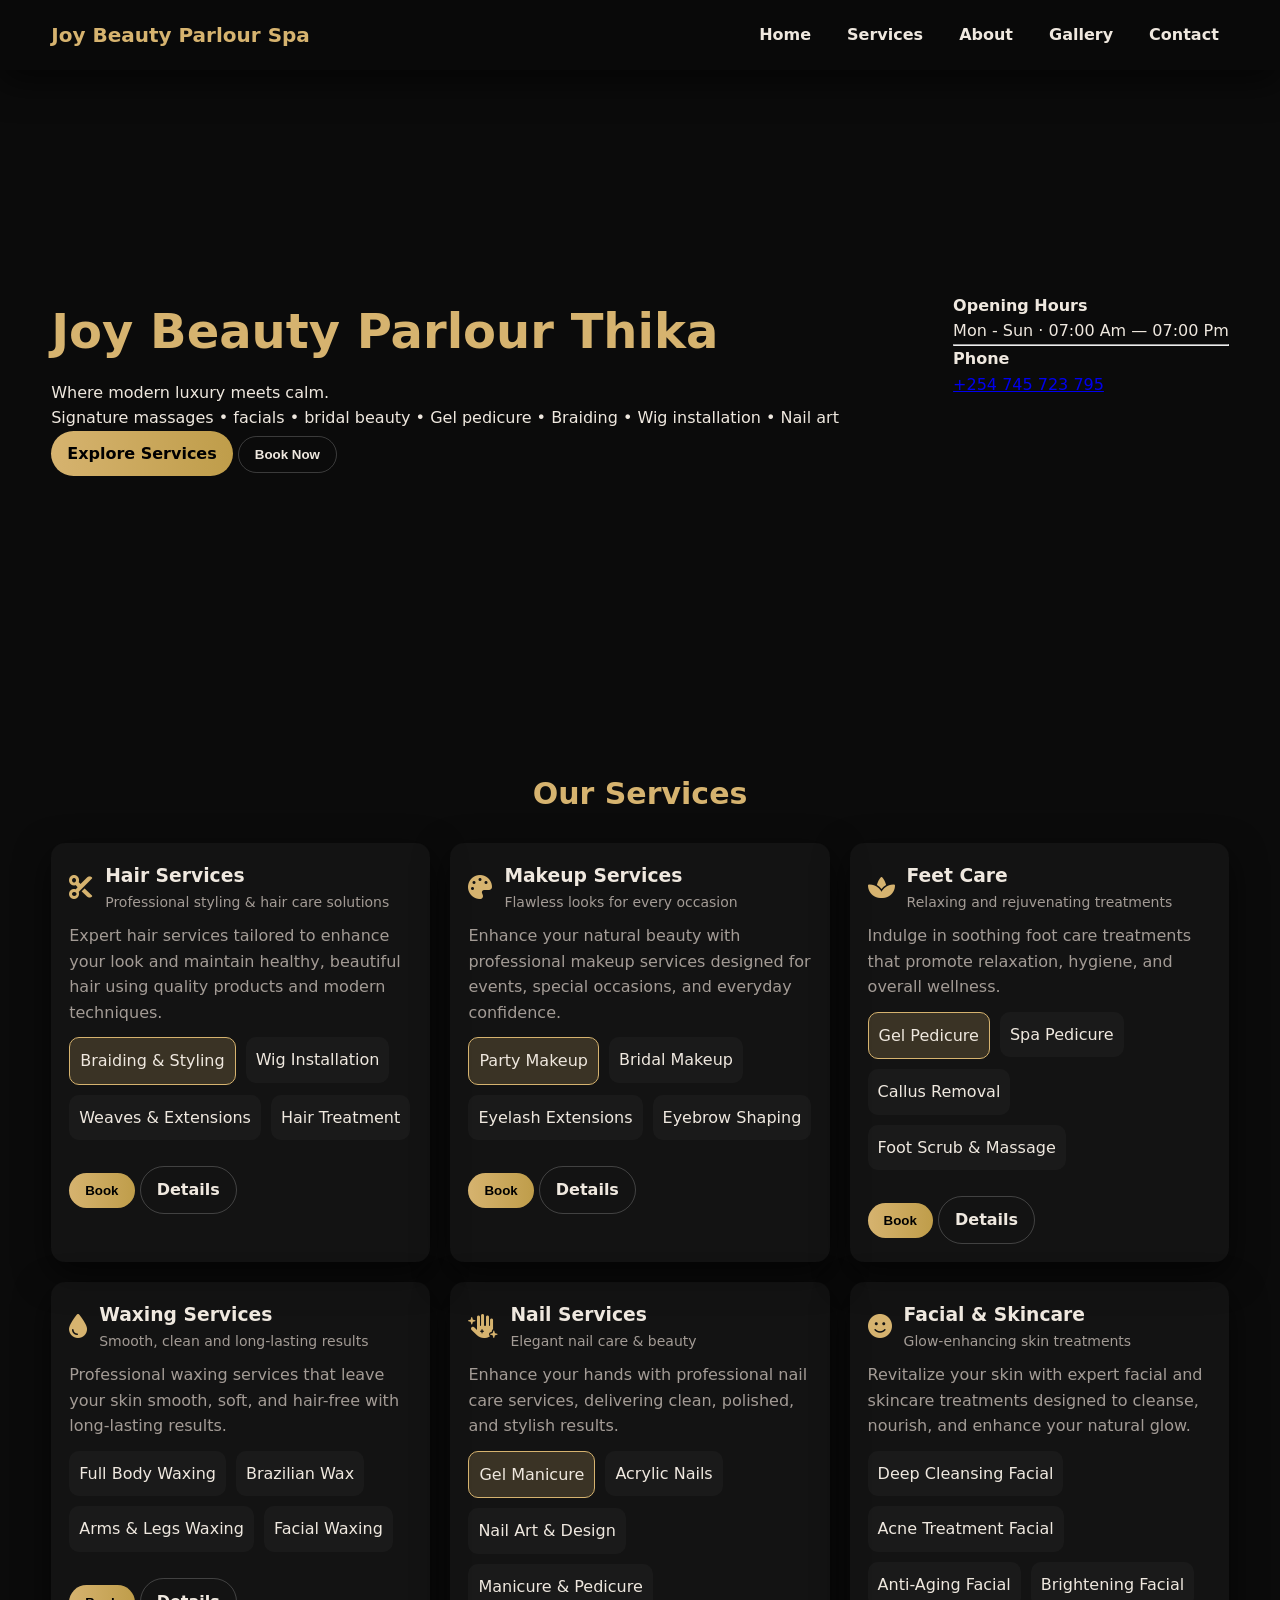
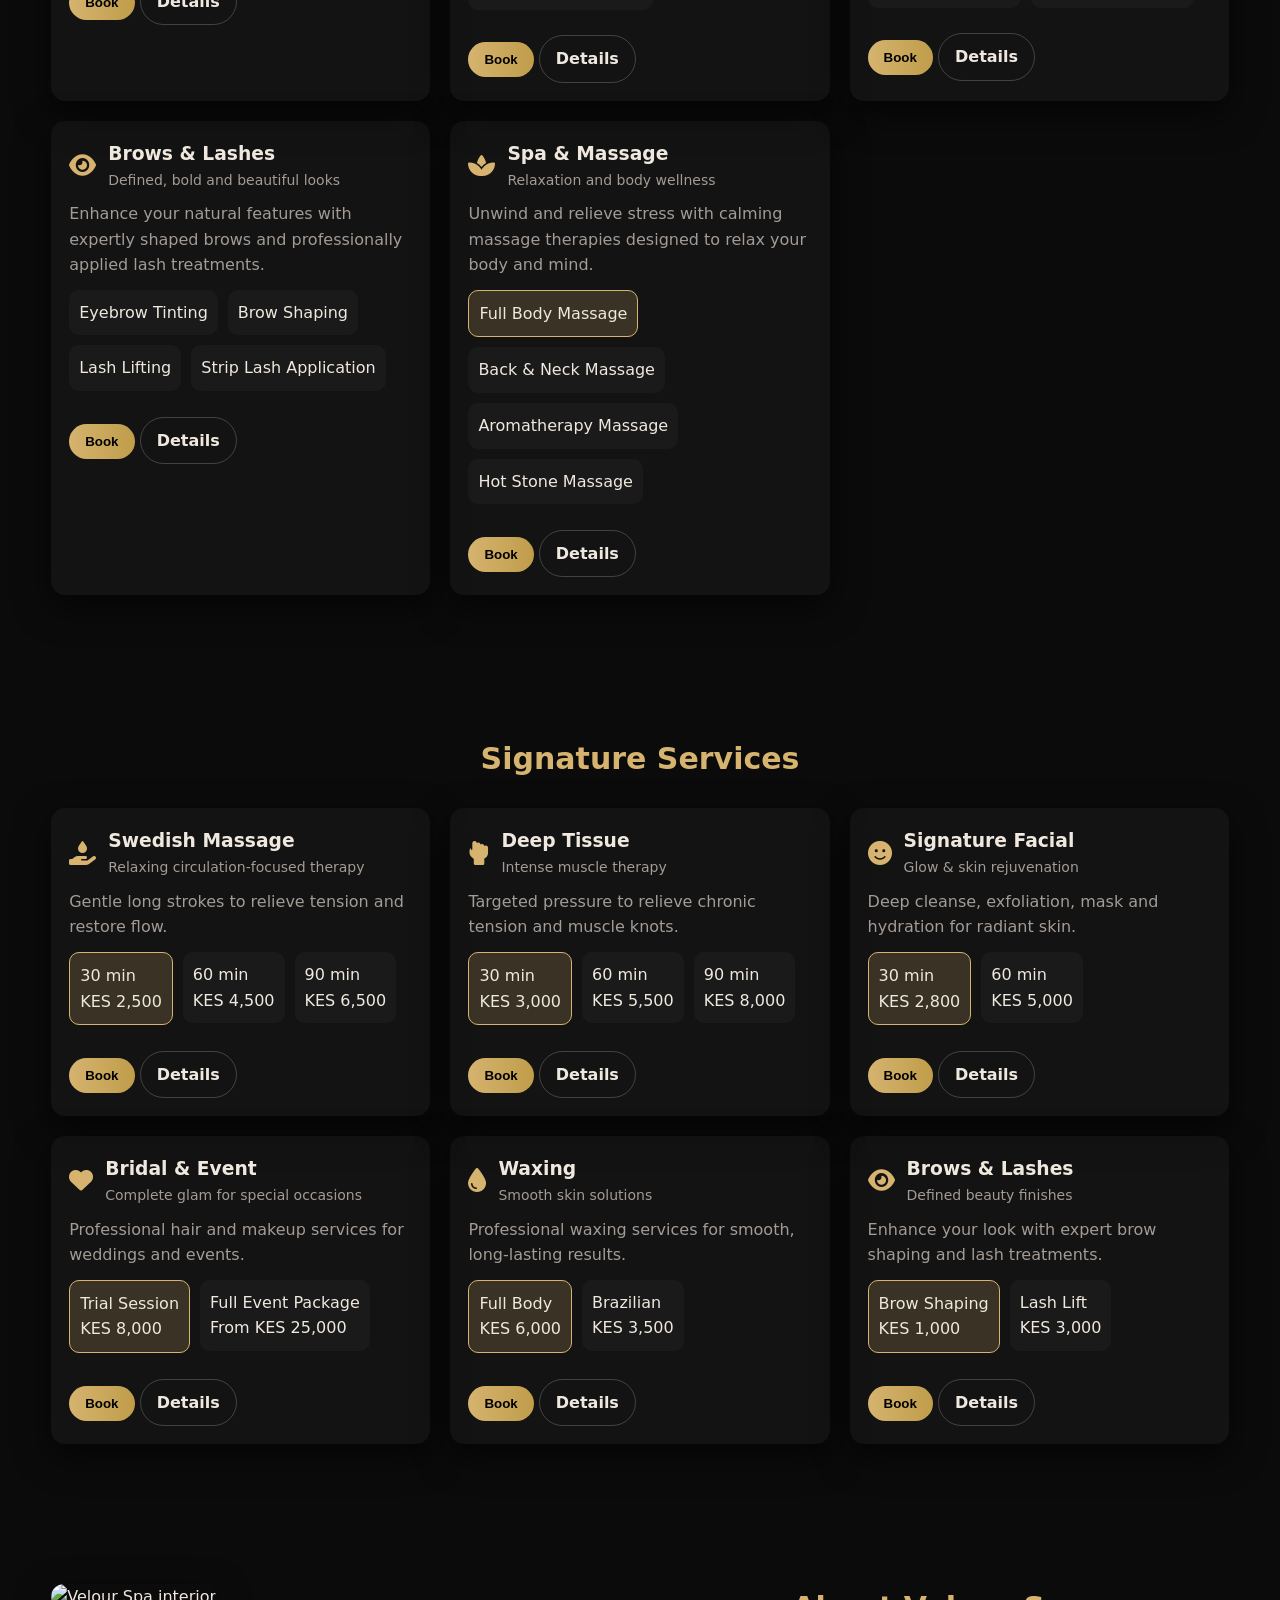
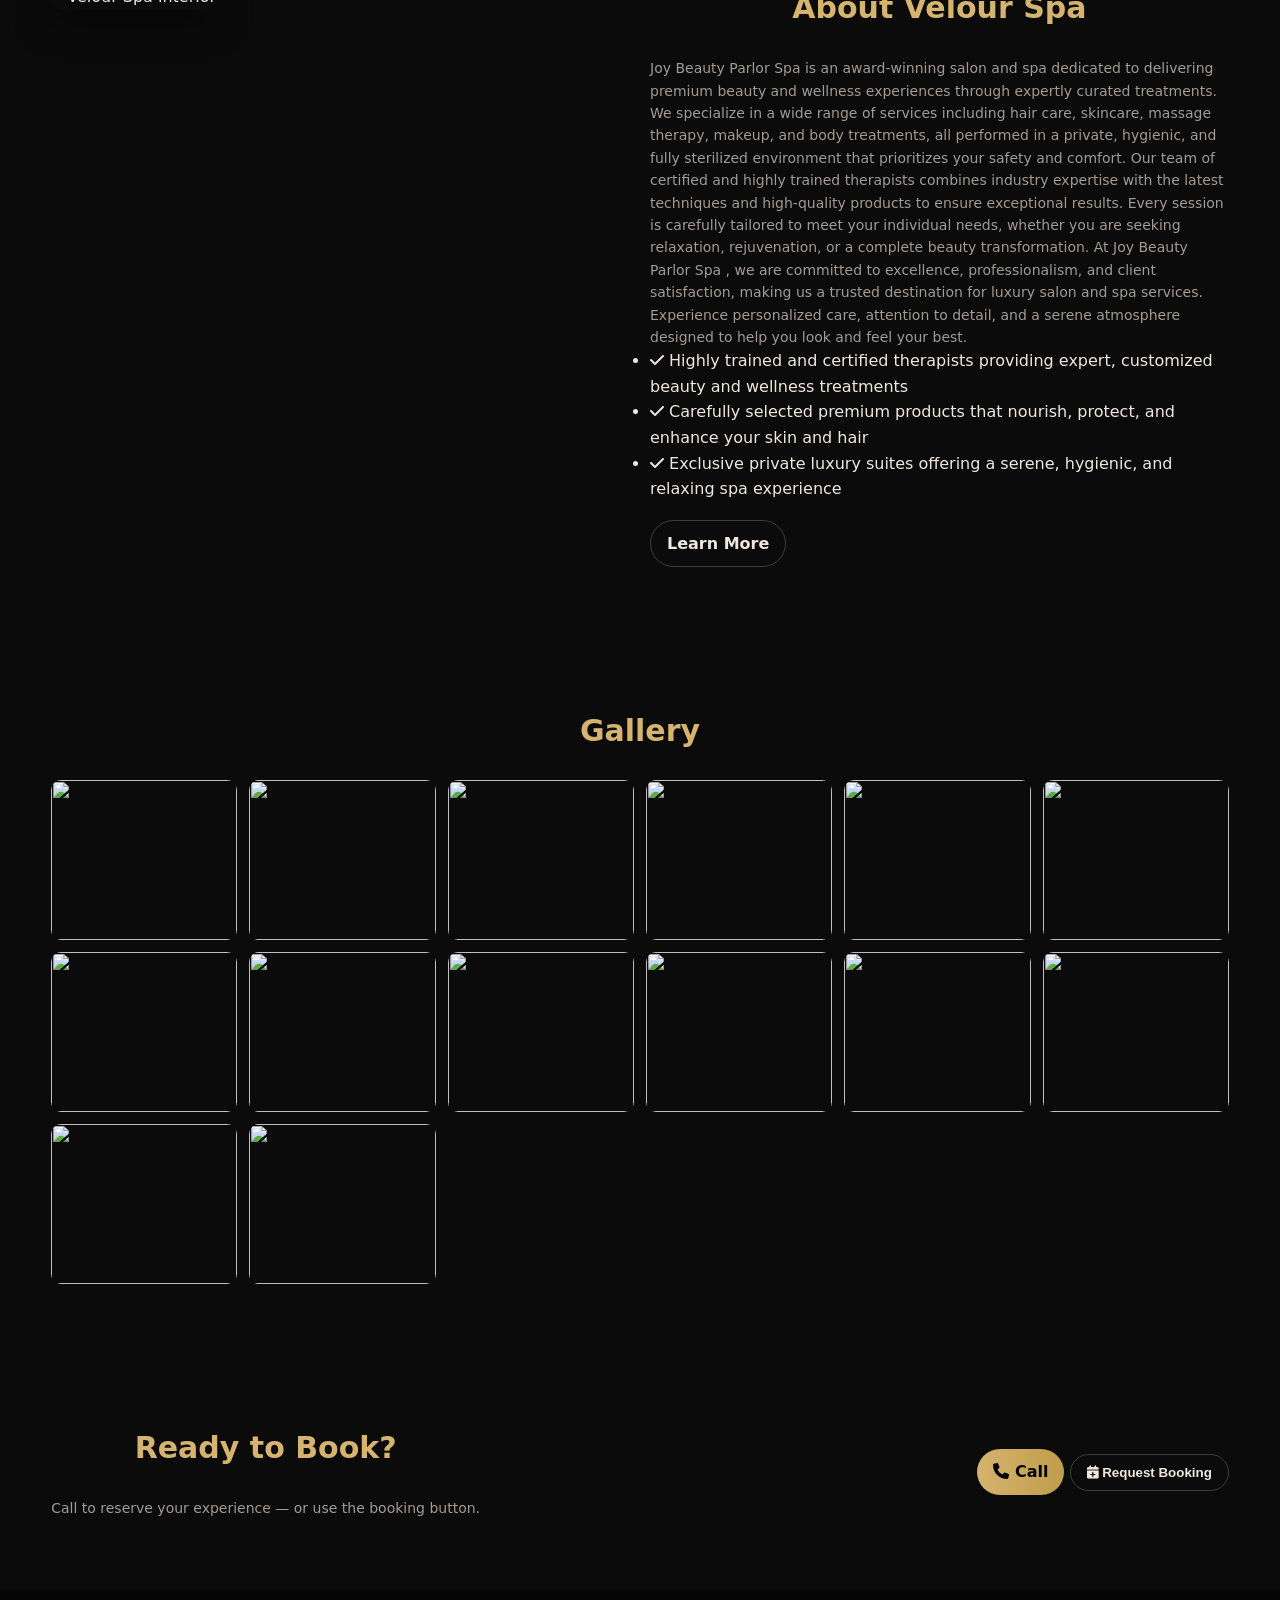
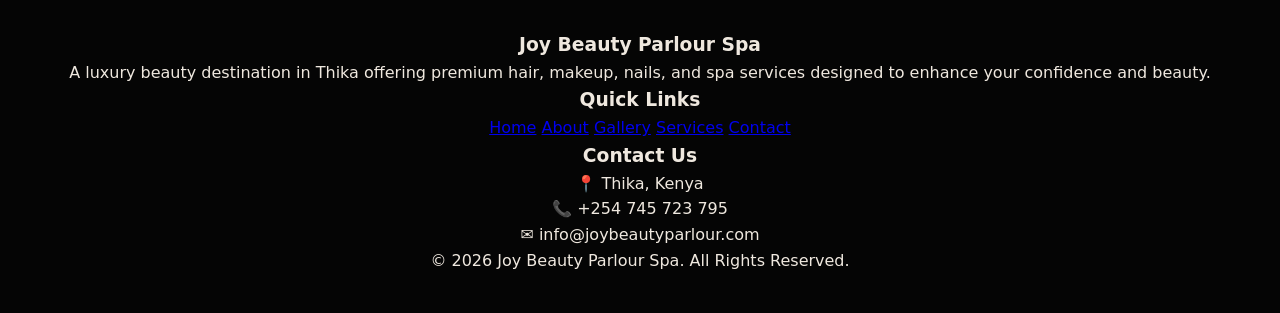
==== index.html @ 1ea9942c "Update index.html" ====
<!DOCTYPE html>
<html lang="en">

<head>
  <meta charset="utf-8" />
  <meta name="viewport" content="width=device-width,initial-scale=1" />
  <title>Joy Beauty Parlour Thika— Luxury Salon & Spa</title>
  <link rel="stylesheet" href="side.css">
  <link rel="stylesheet" href="https://cdnjs.cloudflare.com/ajax/libs/font-awesome/6.5.0/css/all.min.css">
</head>

<body>

  <!-- HEADER -->
  <header class="site-header">
    <div class="wrap">
      <a class="brand" href="#home"><span class="rg">Joy Beauty Parlour </span> Spa</a>

      <nav class="nav" id="mainNav">
        <a href="#home">Home</a>
        <a href="#services">Services</a>
        <a href="about.html">About</a>
        <a href="galllery.html">Gallery</a>
        <a href="contact.html">Contact</a>
      </nav>

      <button id="btnHamburger" class="hamburger" aria-label="Open menu">
        <span></span><span></span><span></span>
      </button>
    </div>

    <div id="mobileNav" class="mobile-nav" aria-hidden="true">
      <a href="#home">Home</a>
      <a href="#services">Services</a>
      <a href="about.html">About</a>
      <a href="galllery.html">Gallery</a>
      <a href="contact.html">Contact</a>
    </div>
  </header>













  <!-- HERO (slideshow background) -->
  <section id="home" class="hero">
    <div class="slides">
      <div class="slide active" style="background-image:url('images/ann.jpg')"></div>
      <div class="slide" style="background-image:url('images/ann.png')"></div>
      <div class="slide" style="background-image:url('images/ann1.jpg')"></div>
      <div class="slide" style="background-image:url('images/ann2.jpg')"></div>
      <div class="slide" style="background-image:url('images/ann3.jpg')"></div>
      <div class="slide" style="background-image:url('images/ann.png')"></div>
      <div class="slide" style="background-image:url('images/ann10.jpg')"></div>
      <div class="slide" style="background-image:url('images/ann11.jpg')"></div>
      <div class="slide" style="background-image:url('images/ann23.jpg')"></div>
      <div class="slide" style="background-image:url('images/ann13.jpg')"></div>
      <div class="slide" style="background-image:url('images/ann24.jpg')"></div>
      <div class="slide" style="background-image:url('images/ann15.jpg')"></div>
      <div class="slide" style="background-image:url('images/ann14.jpg')"></div>
    </div>


    <div class="hero-inner wrap">
      <div class="hero-left">
        <h1 class="title">Joy Beauty Parlour Thika</h1>
        <p class="lead">Where modern luxury meets calm.<br> Signature massages • facials • bridal beauty • Gel pedicure
          • Braiding • Wig installation • Nail art</p>
        <div class="hero-ctas">
          <a class="btn btn-gold" href="#services">Explore Services</a>
          <button class="btn btn-outline" id="openBook">Book Now</button>
        </div>
      </div>

      <div class="hero-right">
        <div class="quick-card">
          <h4>Opening Hours</h4>
          <p>Mon - Sun · 07:00 Am — 07:00 Pm</p>
          <hr>
          <h4>Phone</h4>
          <p><a href="tel:+254700000000">+254 745 723 795</a></p>
        </div>
      </div>

    </div>
  </section>










  <section id="services" class="section services">
    <div class="wrap">
      <h2 class="section-title">Our Services</h2>

      <div class="services-grid">

        <!-- Hair Services -->
        <article class="service">
          <div class="service-head">
            <i class="fa-solid fa-scissors icon"></i>
            <div>
              <h3>Hair Services</h3>
              <p class="muted">Professional styling & hair care solutions</p>
            </div>
          </div>

          <div class="service-body">
            <p class="desc">
              Expert hair services tailored to enhance your look and maintain healthy, beautiful hair using quality
              products and modern techniques.
            </p>

            <div class="options">
              <label class="option">
                <input type="radio" name="hair" checked>
                <div class="opt-box">
                  <div>Braiding & Styling</div>
                </div>
              </label>

              <label class="option">
                <input type="radio" name="hair">
                <div class="opt-box">
                  <div>Wig Installation</div>
                </div>
              </label>

              <label class="option">
                <input type="radio" name="hair">
                <div class="opt-box">
                  <div>Weaves & Extensions</div>
                </div>
              </label>

              <label class="option">
                <input type="radio" name="hair">
                <div class="opt-box">
                  <div>Hair Treatment</div>
                </div>
              </label>
            </div><br>

            <div class="service-actions">
              <button class="btn btn-gold book-now" data-service="Hair Services">Book</button>
              <a class="btn btn-outline" href="projects/hair.html">Details</a>
            </div>
          </div>
        </article>




        <!-- Makeup Services -->
        <article class="service">
          <div class="service-head">
            <i class="fa-solid fa-palette icon"></i>
            <div>
              <h3>Makeup Services</h3>
              <p class="muted">Flawless looks for every occasion</p>
            </div>
          </div>

          <div class="service-body">
            <p class="desc">
              Enhance your natural beauty with professional makeup services designed for events, special occasions, and
              everyday confidence.
            </p>

            <div class="options">
              <label class="option">
                <input type="radio" name="makeup" checked>
                <div class="opt-box">
                  <div>Party Makeup</div>
                </div>
              </label>

              <label class="option">
                <input type="radio" name="makeup">
                <div class="opt-box">
                  <div>Bridal Makeup</div>
                </div>
              </label>

              <label class="option">
                <input type="radio" name="makeup">
                <div class="opt-box">
                  <div>Eyelash Extensions</div>
                </div>
              </label>

              <label class="option">
                <input type="radio" name="makeup">
                <div class="opt-box">
                  <div>Eyebrow Shaping</div>
                </div>
              </label>
            </div><br>

            <div class="service-actions">
              <button class="btn btn-gold book-now" data-service="Makeup Services">Book</button>
              <a class="btn btn-outline" href="projects/makeup.html">Details</a>
            </div>
          </div>
        </article>






        <!-- Feet Services -->
        <article class="service">
          <div class="service-head">
            <i class="fa-solid fa-spa icon"></i>
            <div>
              <h3>Feet Care</h3>
              <p class="muted">Relaxing and rejuvenating treatments</p>
            </div>
          </div>

          <div class="service-body">
            <p class="desc">
              Indulge in soothing foot care treatments that promote relaxation, hygiene, and overall wellness.
            </p>

            <div class="options">
              <label class="option">
                <input type="radio" name="feet" checked>
                <div class="opt-box">
                  <div>Gel Pedicure</div>
                </div>
              </label>

              <label class="option">
                <input type="radio" name="feet">
                <div class="opt-box">
                  <div>Spa Pedicure</div>
                </div>
              </label>

              <label class="option">
                <input type="radio" name="feet">
                <div class="opt-box">
                  <div>Callus Removal</div>
                </div>
              </label>

              <label class="option">
                <input type="radio" name="feet">
                <div class="opt-box">
                  <div>Foot Scrub & Massage</div>
                </div>
              </label>
            </div><br>

            <div class="service-actions">
              <button class="btn btn-gold book-now" data-service="Feet Care">Book</button>
              <a class="btn btn-outline" href="projects/feet.html">Details</a>
            </div>
          </div>
        </article>







        <!-- Waxing -->
        <article class="service">
          <div class="service-head">
            <i class="fa-solid fa-droplet icon"></i>
            <div>
              <h3>Waxing Services</h3>
              <p class="muted">Smooth, clean and long-lasting results</p>
            </div>
          </div>

          <div class="service-body">
            <p class="desc">
              Professional waxing services that leave your skin smooth, soft, and hair-free with long-lasting results.
            </p>

            <div class="options">
              <label class="option">
                <input type="radio" name="waxing" checked>
                <div class="opt-box">
                  <div>Full Body Waxing</div>
                </div>
              </label>

              <label class="option">
                <input type="radio" name="waxing">
                <div class="opt-box">
                  <div>Brazilian Wax</div>
                </div>
              </label>

              <label class="option">
                <input type="radio" name="waxing">
                <div class="opt-box">
                  <div>Arms & Legs Waxing</div>
                </div>
              </label>

              <label class="option">
                <input type="radio" name="waxing">
                <div class="opt-box">
                  <div>Facial Waxing</div>
                </div>
              </label>
            </div><br>

            <div class="service-actions">
              <button class="btn btn-gold book-now" data-service="Waxing Services">Book</button>
              <a class="btn btn-outline" href="projects/waxing.html">Details</a>
            </div>
          </div>
        </article>








        <!-- Nail Services -->
        <article class="service">
          <div class="service-head">
            <i class="fa-solid fa-hand-sparkles icon"></i>
            <div>
              <h3>Nail Services</h3>
              <p class="muted">Elegant nail care & beauty</p>
            </div>
          </div>

          <div class="service-body">
            <p class="desc">
              Enhance your hands with professional nail care services, delivering clean, polished, and stylish results.
            </p>

            <div class="options">
              <label class="option">
                <input type="radio" name="nails" checked>
                <div class="opt-box">
                  <div>Gel Manicure</div>
                </div>
              </label>

              <label class="option">
                <input type="radio" name="nails">
                <div class="opt-box">
                  <div>Acrylic Nails</div>
                </div>
              </label>

              <label class="option">
                <input type="radio" name="nails">
                <div class="opt-box">
                  <div>Nail Art & Design</div>
                </div>
              </label>

              <label class="option">
                <input type="radio" name="nails">
                <div class="opt-box">
                  <div>Manicure & Pedicure</div>
                </div>
              </label>
            </div><br>

            <div class="service-actions">
              <button class="btn btn-gold book-now" data-service="Nail Services">Book</button>
              <a class="btn btn-outline" href="projects/nails.html">Details</a>
            </div>
          </div>
        </article>









        <!-- Facial & Skincare -->
        <article class="service">
          <div class="service-head">
            <i class="fa-solid fa-face-smile icon"></i>
            <div>
              <h3>Facial & Skincare</h3>
              <p class="muted">Glow-enhancing skin treatments</p>
            </div>
          </div>

          <div class="service-body">
            <p class="desc">
              Revitalize your skin with expert facial and skincare treatments designed to cleanse, nourish, and enhance
              your natural glow.
            </p>

            <div class="options">
              <label class="option">
                <input type="radio" name="facial" checked>
                <div class="opt-box">
                  <div>Deep Cleansing Facial</div>
                </div>
              </label>

              <label class="option">
                <input type="radio" name="facial">
                <div class="opt-box">
                  <div>Acne Treatment Facial</div>
                </div>
              </label>

              <label class="option">
                <input type="radio" name="facial">
                <div class="opt-box">
                  <div>Anti-Aging Facial</div>
                </div>
              </label>

              <label class="option">
                <input type="radio" name="facial">
                <div class="opt-box">
                  <div>Brightening Facial</div>
                </div>
              </label>
            </div><br>

            <div class="service-actions">
              <button class="btn btn-gold book-now" data-service="Facial & Skincare">Book</button>
              <a class="btn btn-outline" href="projects/facial.html">Details</a>
            </div>
          </div>
        </article>











        <!-- Brows & Lashes -->
        <article class="service">
          <div class="service-head">
            <i class="fa-solid fa-eye icon"></i>
            <div>
              <h3>Brows & Lashes</h3>
              <p class="muted">Defined, bold and beautiful looks</p>
            </div>
          </div>

          <div class="service-body">
            <p class="desc">
              Enhance your natural features with expertly shaped brows and professionally applied lash treatments.
            </p>

            <div class="options">
              <label class="option">
                <input type="radio" name="brows" checked>
                <div class="opt-box">
                  <div>Eyebrow Tinting</div>
                </div>
              </label>

              <label class="option">
                <input type="radio" name="brows">
                <div class="opt-box">
                  <div>Brow Shaping</div>
                </div>
              </label>

              <label class="option">
                <input type="radio" name="brows">
                <div class="opt-box">
                  <div>Lash Lifting</div>
                </div>
              </label>

              <label class="option">
                <input type="radio" name="brows">
                <div class="opt-box">
                  <div>Strip Lash Application</div>
                </div>
              </label>
            </div><br>

            <div class="service-actions">
              <button class="btn btn-gold book-now" data-service="Brows & Lashes">Book</button>
              <a class="btn btn-outline" href="projects/brows.html">Details</a>
            </div>
          </div>
        </article>













        <!-- Spa & Massage -->
        <article class="service">
          <div class="service-head">
            <i class="fa-solid fa-spa icon"></i>
            <div>
              <h3>Spa & Massage</h3>
              <p class="muted">Relaxation and body wellness</p>
            </div>
          </div>

          <div class="service-body">
            <p class="desc">
              Unwind and relieve stress with calming massage therapies designed to relax your body and mind.
            </p>

            <div class="options">
              <label class="option">
                <input type="radio" name="spa" checked>
                <div class="opt-box">
                  <div>Full Body Massage</div>
                </div>
              </label>

              <label class="option">
                <input type="radio" name="spa">
                <div class="opt-box">
                  <div>Back & Neck Massage</div>
                </div>
              </label>

              <label class="option">
                <input type="radio" name="spa">
                <div class="opt-box">
                  <div>Aromatherapy Massage</div>
                </div>
              </label>

              <label class="option">
                <input type="radio" name="spa">
                <div class="opt-box">
                  <div>Hot Stone Massage</div>
                </div>
              </label>
            </div><br>

            <div class="service-actions">
              <button class="btn btn-gold book-now" data-service="Spa & Massage">Book</button>
              <a class="btn btn-outline" href="projects/spa.html">Details</a>
            </div>
          </div>
        </article>

      </div>
    </div>
  </section>
















  <!-- SERVICES (interactive durations + prices) -->
  <section id="services" class="section services">
    <div class="wrap">
      <h2 class="section-title">Signature Services</h2>

      <div class="services-grid">

        <!-- Swedish Massage -->
        <article class="service">
          <div class="service-head">
            <i class="fa-solid fa-hand-holding-droplet icon"></i>
            <div>
              <h3>Swedish Massage</h3>
              <p class="muted">Relaxing circulation-focused therapy</p>
            </div>
          </div>
          <div class="service-body">
            <p class="desc">Gentle long strokes to relieve tension and restore flow.</p>
            <div class="options">
              <label class="option"><input type="radio" name="swedish" checked>
                <div class="opt-box">
                  <div>30 min</div>
                  <div class="price">KES 2,500</div>
                </div>
              </label>
              <label class="option"><input type="radio" name="swedish">
                <div class="opt-box">
                  <div>60 min</div>
                  <div class="price">KES 4,500</div>
                </div>
              </label>
              <label class="option"><input type="radio" name="swedish">
                <div class="opt-box">
                  <div>90 min</div>
                  <div class="price">KES 6,500</div>
                </div>
              </label>
            </div><br>
            <div class="service-actions">
              <button class="btn btn-gold book-now" data-service="Swedish Massage">Book</button>
              <a class="btn btn-outline" href="#">Details</a>
            </div>
          </div>
        </article>













        <!-- Deep Tissue -->
        <article class="service">
          <div class="service-head">
            <i class="fa-solid fa-hand-rock icon"></i>
            <div>
              <h3>Deep Tissue</h3>
              <p class="muted">Intense muscle therapy</p>
            </div>
          </div>
          <div class="service-body">
            <p class="desc">Targeted pressure to relieve chronic tension and muscle knots.</p>
            <div class="options">
              <label class="option"><input type="radio" name="deep" checked>
                <div class="opt-box">
                  <div>30 min</div>
                  <div class="price">KES 3,000</div>
                </div>
              </label>
              <label class="option"><input type="radio" name="deep">
                <div class="opt-box">
                  <div>60 min</div>
                  <div class="price">KES 5,500</div>
                </div>
              </label>
              <label class="option"><input type="radio" name="deep">
                <div class="opt-box">
                  <div>90 min</div>
                  <div class="price">KES 8,000</div>
                </div>
              </label>
            </div><br>
            <div class="service-actions">
              <button class="btn btn-gold book-now" data-service="Deep Tissue">Book</button>
              <a class="btn btn-outline" href="#">Details</a>
            </div>
          </div>
        </article>














        <!-- Signature Facial -->
        <article class="service">
          <div class="service-head">
            <i class="fa-solid fa-face-smile icon"></i>
            <div>
              <h3>Signature Facial</h3>
              <p class="muted">Glow & skin rejuvenation</p>
            </div>
          </div>
          <div class="service-body">
            <p class="desc">Deep cleanse, exfoliation, mask and hydration for radiant skin.</p>
            <div class="options">
              <label class="option"><input type="radio" name="facial" checked>
                <div class="opt-box">
                  <div>30 min</div>
                  <div class="price">KES 2,800</div>
                </div>
              </label>
              <label class="option"><input type="radio" name="facial">
                <div class="opt-box">
                  <div>60 min</div>
                  <div class="price">KES 5,000</div>
                </div>
              </label>
            </div><br>
            <div class="service-actions">
              <button class="btn btn-gold book-now" data-service="Signature Facial">Book</button>
              <a class="btn btn-outline" href="#">Details</a>
            </div>
          </div>
        </article>













        <!-- Bridal & Event (ONLY ONE LEFT) -->
        <article class="service">
          <div class="service-head">
            <i class="fa-solid fa-heart icon"></i>
            <div>
              <h3>Bridal & Event</h3>
              <p class="muted">Complete glam for special occasions</p>
            </div>
          </div>
          <div class="service-body">
            <p class="desc">Professional hair and makeup services for weddings and events.</p>
            <div class="options">
              <label class="option"><input type="radio" name="bridal" checked>
                <div class="opt-box">
                  <div>Trial Session</div>
                  <div class="price">KES 8,000</div>
                </div>
              </label>
              <label class="option"><input type="radio" name="bridal">
                <div class="opt-box">
                  <div>Full Event Package</div>
                  <div class="price">From KES 25,000</div>
                </div>
              </label>
            </div><br>
            <div class="service-actions">
              <button class="btn btn-gold book-now" data-service="Bridal & Event">Book</button>
              <a class="btn btn-outline" href="#">Details</a>
            </div>
          </div>
        </article>















        <!-- Waxing (NEW) -->
        <article class="service">
          <div class="service-head">
            <i class="fa-solid fa-droplet icon"></i>
            <div>
              <h3>Waxing</h3>
              <p class="muted">Smooth skin solutions</p>
            </div>
          </div>
          <div class="service-body">
            <p class="desc">Professional waxing services for smooth, long-lasting results.</p>
            <div class="options">
              <label class="option"><input type="radio" name="waxing" checked>
                <div class="opt-box">
                  <div>Full Body</div>
                  <div class="price">KES 6,000</div>
                </div>
              </label>
              <label class="option"><input type="radio" name="waxing">
                <div class="opt-box">
                  <div>Brazilian</div>
                  <div class="price">KES 3,500</div>
                </div>
              </label>
            </div><br>
            <div class="service-actions">
              <button class="btn btn-gold book-now" data-service="Waxing">Book</button>
              <a class="btn btn-outline" href="#">Details</a>
            </div>
          </div>
        </article>







        <!-- Brows & Lashes (NEW) -->
        <article class="service">
          <div class="service-head">
            <i class="fa-solid fa-eye icon"></i>
            <div>
              <h3>Brows & Lashes</h3>
              <p class="muted">Defined beauty finishes</p>
            </div>
          </div>
          <div class="service-body">
            <p class="desc">Enhance your look with expert brow shaping and lash treatments.</p>
            <div class="options">
              <label class="option"><input type="radio" name="brows" checked>
                <div class="opt-box">
                  <div>Brow Shaping</div>
                  <div class="price">KES 1,000</div>
                </div>
              </label>
              <label class="option"><input type="radio" name="brows">
                <div class="opt-box">
                  <div>Lash Lift</div>
                  <div class="price">KES 3,000</div>
                </div>
              </label>
            </div><br>
            <div class="service-actions">
              <button class="btn btn-gold book-now" data-service="Brows & Lashes">Book</button>
              <a class="btn btn-outline" href="#">Details</a>
            </div>
          </div>
        </article>

      </div>
    </div>
  </section>
















  <!-- ABOUT -->
  <section id="about" class="section about">
    <div class="wrap about-wrap">
      <div class="about-media">
        <img src='images/beauty3.png' alt="Velour Spa interior">
      </div>
      <div class="about-copy">
        <h2 class="section-title">About Velour Spa</h2>
        <p class="muted">
          Joy Beauty Parlor Spa is an award-winning salon and spa dedicated to delivering premium beauty and wellness
          experiences
          through expertly curated treatments. We specialize in a wide range of services including hair care, skincare,
          massage therapy, makeup, and body treatments, all performed in a private, hygienic, and fully sterilized
          environment that prioritizes your safety and comfort.

          Our team of certified and highly trained therapists combines industry expertise with the latest techniques and
          high-quality products to ensure exceptional results. Every session is carefully tailored to meet your
          individual needs, whether you are seeking relaxation, rejuvenation, or a complete beauty transformation.

          At Joy Beauty Parlor Spa , we are committed to excellence, professionalism, and client satisfaction, making us
          a trusted
          destination for luxury salon and spa services. Experience personalized care, attention to detail, and a serene
          atmosphere designed to help you look and feel your best.
        </p>
        <ul class="features">
          <li><i class="fa-solid fa-check"></i> Highly trained and certified therapists providing expert, customized
            beauty and wellness treatments</li>

          <li><i class="fa-solid fa-check"></i> Carefully selected premium products that nourish, protect, and enhance
            your skin and hair</li>

          <li><i class="fa-solid fa-check"></i> Exclusive private luxury suites offering a serene, hygienic, and
            relaxing spa experience</li>
        </ul>
        <div style="margin-top:18px">
          <a href="about.html" class="btn btn-outline" id="learnMore">Learn More</a>
        </div>
      </div>
    </div>
  </section>













  <!-- GALLERY -->
  <section id="gallery" class="section gallery">
    <div class="wrap">
      <h2 class="section-title">Gallery</h2>
      <div class="gallery-grid">
        <img src='images/ann.jpg' alt="">
        <img src='images/ann1.jpg'alt="">
        <img src='images/ann10.jpg'alt="">
        <img src='images/ann11.jpg' alt="">
         <img src='images/ann12.jpg' alt="">
        <img src='images/ann15.jpg'alt="">
        <img src='images/ann16.jpg'alt="">
        <img src='images/ann13.jpg' alt=""> 
        <img src='images/ann12.jpg' alt="">
        <img src='images/ann24.jpg'alt="">
        <img src='images/ann11.jpg'alt="">
        <img src='images/ann17.jpg' alt="">
        <img src='images/ann26.jpg' alt="">
        <img src='images/ann27.jpg' alt="">
      </div>
    </div>
  </section>












  <!-- CONTACT CTA -->
  <section id="contact" class="section contact">
    <div class="wrap contact-grid">
      <div>
        <h2 class="section-title">Ready to Book?</h2>
        <p class="muted">Call to reserve your experience — or use the booking button.</p>
      </div>

      <div class="contact-actions">
        <a class="btn btn-gold" href="tel:+254700000000"><i class="fa-solid fa-phone"></i> Call</a>
        <button class="btn btn-outline" id="openBook2"><i class="fa-solid fa-calendar-plus"></i> Request
          Booking</button>
      </div>
    </div>
  </section>












<!-- FOOTER -->
<footer class="footer">
  <div class="footer-container">

    <!-- BRAND -->
    <div class="footer-box">
      <h3>Joy Beauty Parlour Spa</h3>
      <p>
        A luxury beauty destination in Thika offering premium hair, makeup, nails, and spa services
        designed to enhance your confidence and beauty.
      </p>
    </div>

    <!-- QUICK LINKS -->
    <div class="footer-box">
      <h3>Quick Links</h3>
      <a href="main.html">Home</a>
      <a href="about.html">About</a>
      <a href="galllery.html">Gallery</a>
      <a href="main.html#services">Services</a>
      <a href="contact.html">Contact</a>
    </div>

    <!-- CONTACT -->
    <div class="footer-box">
      <h3>Contact Us</h3>
      <p>📍 Thika, Kenya</p>
      <p>📞 +254 745 723 795</p>
      <p>✉ info@joybeautyparlour.com</p>
    </div>

  </div>

  <div class="footer-bottom">
    <p>© 2026 Joy Beauty Parlour Spa. All Rights Reserved.</p>
  </div>
</footer>












  <!-- BOOKING MODAL -->
  <!-- BOOKING MODAL -->
<div id="modal" class="modal" aria-hidden="true">
  <div class="modal-panel">
    <button class="modal-close" id="closeModal">×</button>

    <h3>Request a Booking</h3>

    <form id="bookingForm">

      <label>Name
        <input type="text" id="bname" required>
      </label>

      <label>Contact
        <input type="text" id="bcontact" required>
      </label>

      <label>Service
        <input type="text" id="bservice" readonly>
      </label>

      <label>Selected Option
        <input type="text" id="boption" readonly>
      </label>

      <label>Date & Time
        <input type="datetime-local" id="btime" required>
      </label>

      <button class="btn primary" type="submit">
        Send on WhatsApp
      </button>

      <button class="btn outline" type="button" id="cancelModal">
        Cancel
      </button>

      <p id="bookingMsg" class="muted"></p>
    </form>
  </div>
</div>
















  <script>
    // mobile nav
    const btnHamb = document.getElementById('btnHamburger');
    const mobileNav = document.getElementById('mobileNav');
    btnHamb.addEventListener('click', () => {
      mobileNav.classList.toggle('show');
      btnHamb.classList.toggle('open');
      mobileNav.setAttribute('aria-hidden', !mobileNav.classList.contains('show'));
    });

    // slideshow
    (function () {
      const slides = document.querySelectorAll('.slide');
      let i = 0;
      function show() {
        slides.forEach(s => s.classList.remove('active'));
        slides[i].classList.add('active');
        i = (i + 1) % slides.length;
      }
      show();
      setInterval(show, 5000);
    })();

    // booking modal openers (service buttons populate service)
   const modal = document.getElementById('modal');
const bookingForm = document.getElementById('bookingForm');
const bookingMsg = document.getElementById('bookingMsg');

const bservice = document.getElementById('bservice');
const boption = document.getElementById('boption');

const openButtons = document.querySelectorAll('.book-now');
const closeModal = document.getElementById('closeModal');
const cancelModal = document.getElementById('cancelModal');

let currentService = "";
let currentOption = "";

// OPEN MODAL
function openModal(serviceName) {
  currentService = serviceName;

  bservice.value = serviceName;
  boption.value = "Select option above";

  modal.classList.add('open');
  modal.setAttribute('aria-hidden', 'false');
}

// BOOK BUTTON CLICK
openButtons.forEach(btn => {
  btn.addEventListener('click', () => {
    openModal(btn.dataset.service);
  });
});

// AUTO DETECT SELECTED OPTION (RADIO BUTTONS)
document.querySelectorAll('.service').forEach(serviceBox => {
  serviceBox.addEventListener('change', (e) => {
    if (e.target.type === "radio") {

      const label = e.target.closest('.option');

      if (label) {
        const text = label.innerText.trim();
        currentOption = text;
        boption.value = text;
      }
    }
  });
});

// CLOSE MODAL
function close() {
  modal.classList.remove('open');
  modal.setAttribute('aria-hidden', 'true');
}

closeModal.onclick = close;
cancelModal.onclick = close;

modal.addEventListener('click', (e) => {
  if (e.target === modal) close();
});

// WHATSAPP SUBMIT
bookingForm.addEventListener('submit', (e) => {
  e.preventDefault();

  const name = document.getElementById('bname').value;
  const contact = document.getElementById('bcontact').value;
  const service = bservice.value;
  const option = boption.value;
  const time = document.getElementById('btime').value;

  const phoneNumber = "254745723795"; // your WhatsApp number

  const message =
`💇‍♀️ NEW BOOKING REQUEST

👤 Name: ${name}
📞 Contact: ${contact}
💼 Service: ${service}
✨ Option: ${option}
📅 Date & Time: ${time}

Please confirm availability.`;

  const url = `https://wa.me/${phoneNumber}?text=${encodeURIComponent(message)}`;

  window.open(url, "_blank");

  bookingMsg.textContent = "Opening WhatsApp...";

  bookingForm.reset();
  setTimeout(close, 1000);
});
  </script>

</body>

</html>
---- side.css ----
/* =========================
   Velour Spa — Premium Black & Gold Theme (Improved)
========================= */

/* RESET */
* {
  margin: 0;
  padding: 0;
  box-sizing: border-box;
}

:root {
  --black: #0b0b0b;
  --bg: #0f0e0d;
  --paper: #f7f5f2;
  --muted: #a39b95;
  --gold: #d6b36f;
  --gold-dark: #bf9d4a;
  --accent: #efe8df;
  --glass: rgba(255, 255, 255, 0.06);
  --radius: 14px;
  --shadow: 0 12px 35px rgba(0, 0, 0, 0.6);
}

body {
  font-family: Inter, system-ui, Arial, sans-serif;
  background: var(--black);
  color: var(--accent);
  line-height: 1.6;
}

/* CONTAINER */
.wrap {
  width: 92%;
  max-width: 1200px;
  margin: auto;
}

/* =========================
   HEADER
========================= */
.site-header {
  position: sticky;
  top: 0;
  z-index: 999;
  background: rgba(10, 10, 10, 0.95);
  backdrop-filter: blur(12px);
  box-shadow: var(--shadow);
}

.site-header .wrap {
  display: flex;
  justify-content: space-between;
  align-items: center;
  padding: 14px 0;
}

.brand {
  color: var(--gold);
  font-weight: 800;
  text-decoration: none;
  font-size: 20px;
}

.nav {
  display: flex;
  gap: 16px;
}

.nav a {
  color: var(--accent);
  text-decoration: none;
  padding: 8px 10px;
  border-radius: 8px;
  transition: 0.3s;
  font-weight: 600;
}

.nav a:hover {
  background: linear-gradient(90deg, var(--gold), var(--gold-dark));
  color: #000;
  transform: translateY(-2px);
}

/* =========================
   HAMBURGER
========================= */
.hamburger {
  display: none;
  background: none;
  border: none;
  cursor: pointer;
}

.hamburger span {
  display: block;
  width: 26px;
  height: 3px;
  margin: 5px;
  background: var(--accent);
  border-radius: 3px;
}

/* =========================
   MOBILE NAV
========================= */
.mobile-nav {
  display: none;
  background: #0a0a0a;
}

.mobile-nav.show {
  display: block;
}

.mobile-nav a {
  display: block;
  padding: 12px;
  color: var(--accent);
  border-bottom: 1px solid rgba(255, 255, 255, 0.05);
}

/* =========================
   HERO
========================= */
.hero {
  position: relative;
  min-height: 70vh;
  display: flex;
  align-items: center;
  justify-content: center;
}

.slides {
  position: absolute;
  inset: 0;
}

.slide {
  position: absolute;
  inset: 0;
  background-size: cover;
  background-position: center;
  opacity: 0;
  transition: 1s;
  transform: scale(1.05);
}

.slide.active {
  opacity: 1;
  transform: scale(1);
  filter: brightness(0.5);
}

.hero-inner {
  position: relative;
  z-index: 2;
  display: flex;
  justify-content: space-between;
  gap: 30px;
}

.title {
  font-size: 48px;
  color: var(--gold);
}

.lead {
  margin-top: 10px;
  color: var(--accent);
}

/* =========================
   BUTTONS
========================= */
.btn {
  padding: 10px 16px;
  border-radius: 999px;
  font-weight: 700;
  cursor: pointer;
  border: none;
  transition: 0.3s;
  text-decoration: none;
  display: inline-block;
}

.btn-gold {
  background: linear-gradient(90deg, var(--gold), var(--gold-dark));
  color: #000;
}

.btn-gold:hover {
  transform: translateY(-2px);
  box-shadow: var(--shadow);
}

.btn-outline {
  border: 1px solid rgba(255, 255, 255, 0.2);
  color: var(--accent);
  background: transparent;
}

.btn-outline:hover {
  background: rgba(255, 255, 255, 0.05);
}

/* =========================
   SERVICES
========================= */
.section {
  padding: 70px 0;
}

.section-title {
  text-align: center;
  color: var(--gold);
  font-size: 30px;
  margin-bottom: 25px;
}

.services-grid {
  display: grid;
  grid-template-columns: repeat(auto-fit, minmax(300px, 1fr));
  gap: 20px;
}

.service {
  background: rgba(255, 255, 255, 0.03);
  padding: 18px;
  border-radius: var(--radius);
  box-shadow: var(--shadow);
  transition: 0.3s;
}

.service:hover {
  transform: translateY(-5px);
}

.service-head {
  display: flex;
  gap: 12px;
  align-items: center;
}

.icon {
  font-size: 24px;
  color: var(--gold);
}

.muted {
  color: var(--muted);
  font-size: 14px;
}

.desc {
  margin-top: 10px;
  color: var(--muted);
}

/* OPTIONS */
.options {
  display: flex;
  flex-wrap: wrap;
  gap: 10px;
  margin-top: 12px;
}

.option input {
  display: none;
}

.opt-box {
  padding: 10px;
  border-radius: 10px;
  background: rgba(255, 255, 255, 0.03);
  cursor: pointer;
  transition: 0.3s;
}

.option input:checked + .opt-box {
  background: rgba(214, 179, 111, 0.2);
  border: 1px solid var(--gold);
}

/* =========================
   ABOUT
========================= */
.about-wrap {
  display: grid;
  grid-template-columns: 1fr 1fr;
  gap: 20px;
}

.about-media img {
  width: 100%;
  border-radius: var(--radius);
  box-shadow: var(--shadow);
}

/* =========================
   GALLERY
========================= */
.gallery-grid {
  display: grid;
  grid-template-columns: repeat(auto-fit, minmax(160px, 1fr));
  gap: 12px;
}

.gallery-grid img {
  width: 100%;
  height: 160px;
  object-fit: cover;
  border-radius: 10px;
}

/* =========================
   CONTACT
========================= */
.contact-grid {
  display: flex;
  justify-content: space-between;
  align-items: center;
  gap: 20px;
}

/* =========================
   FOOTER
========================= */
.footer {
  background: #050505;
  padding: 40px 0;
  text-align: center;
}

.footer-grid {
  display: grid;
  grid-template-columns: repeat(3, 1fr);
  gap: 20px;
}

/* =========================
   MODAL
========================= */
.modal {
  position: fixed;
  inset: 0;
  background: rgba(0, 0, 0, 0.7);
  display: flex;
  align-items: center;
  justify-content: center;
  opacity: 0;
  pointer-events: none;
  transition: 0.3s;
}

.modal.open {
  opacity: 1;
  pointer-events: auto;
}

.modal-panel {
  background: #0f0f0f;
  padding: 20px;
  border-radius: var(--radius);
  width: 90%;
  max-width: 500px;
  box-shadow: var(--shadow);
}

.modal-panel input {
  width: 100%;
  padding: 10px;
  margin-top: 6px;
  border-radius: 8px;
  border: none;
  background: #1a1a1a;
  color: var(--accent);
}

/* =========================
   RESPONSIVE
========================= */
@media (max-width: 900px) {
  .hero-inner {
    flex-direction: column;
    text-align: center;
  }

  .about-wrap {
    grid-template-columns: 1fr;
  }

  .footer-grid {
    grid-template-columns: 1fr;
  }

  .nav {
    display: none;
  }

  .hamburger {
    display: block;
  }
}
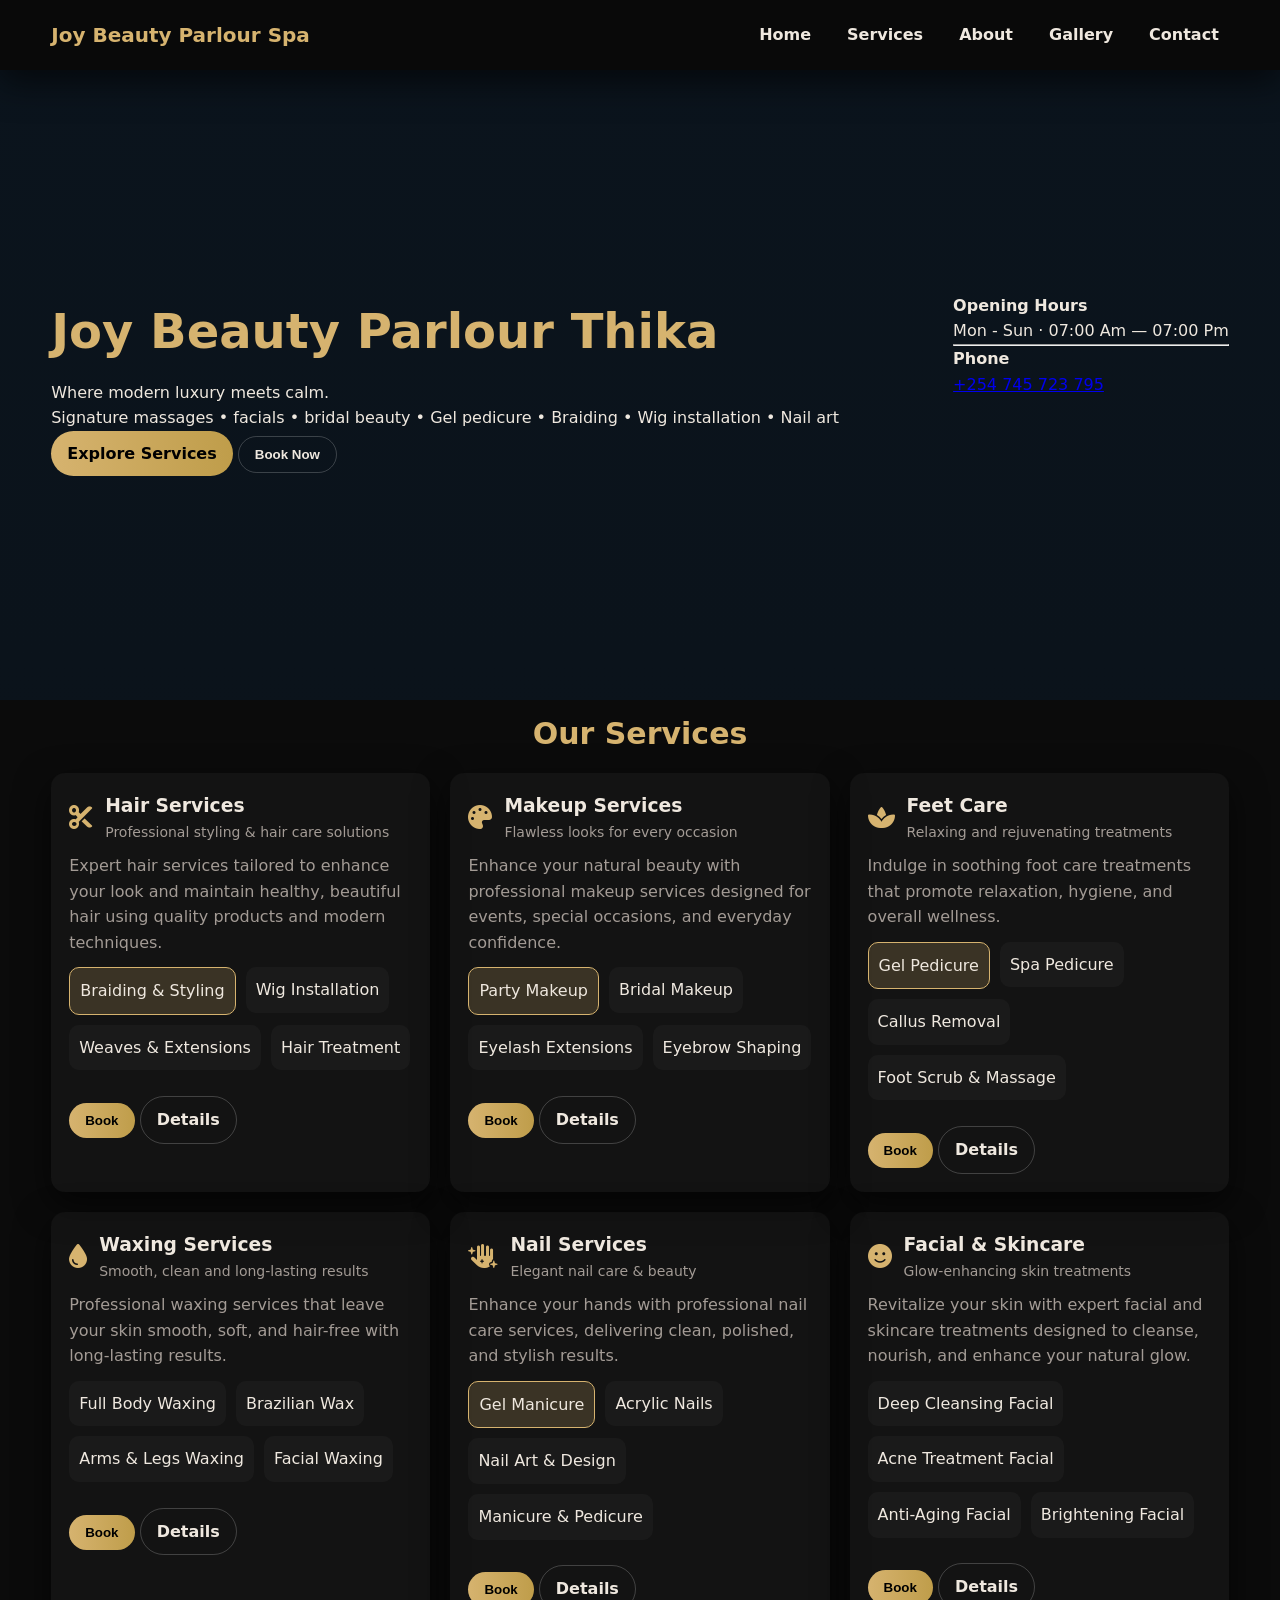
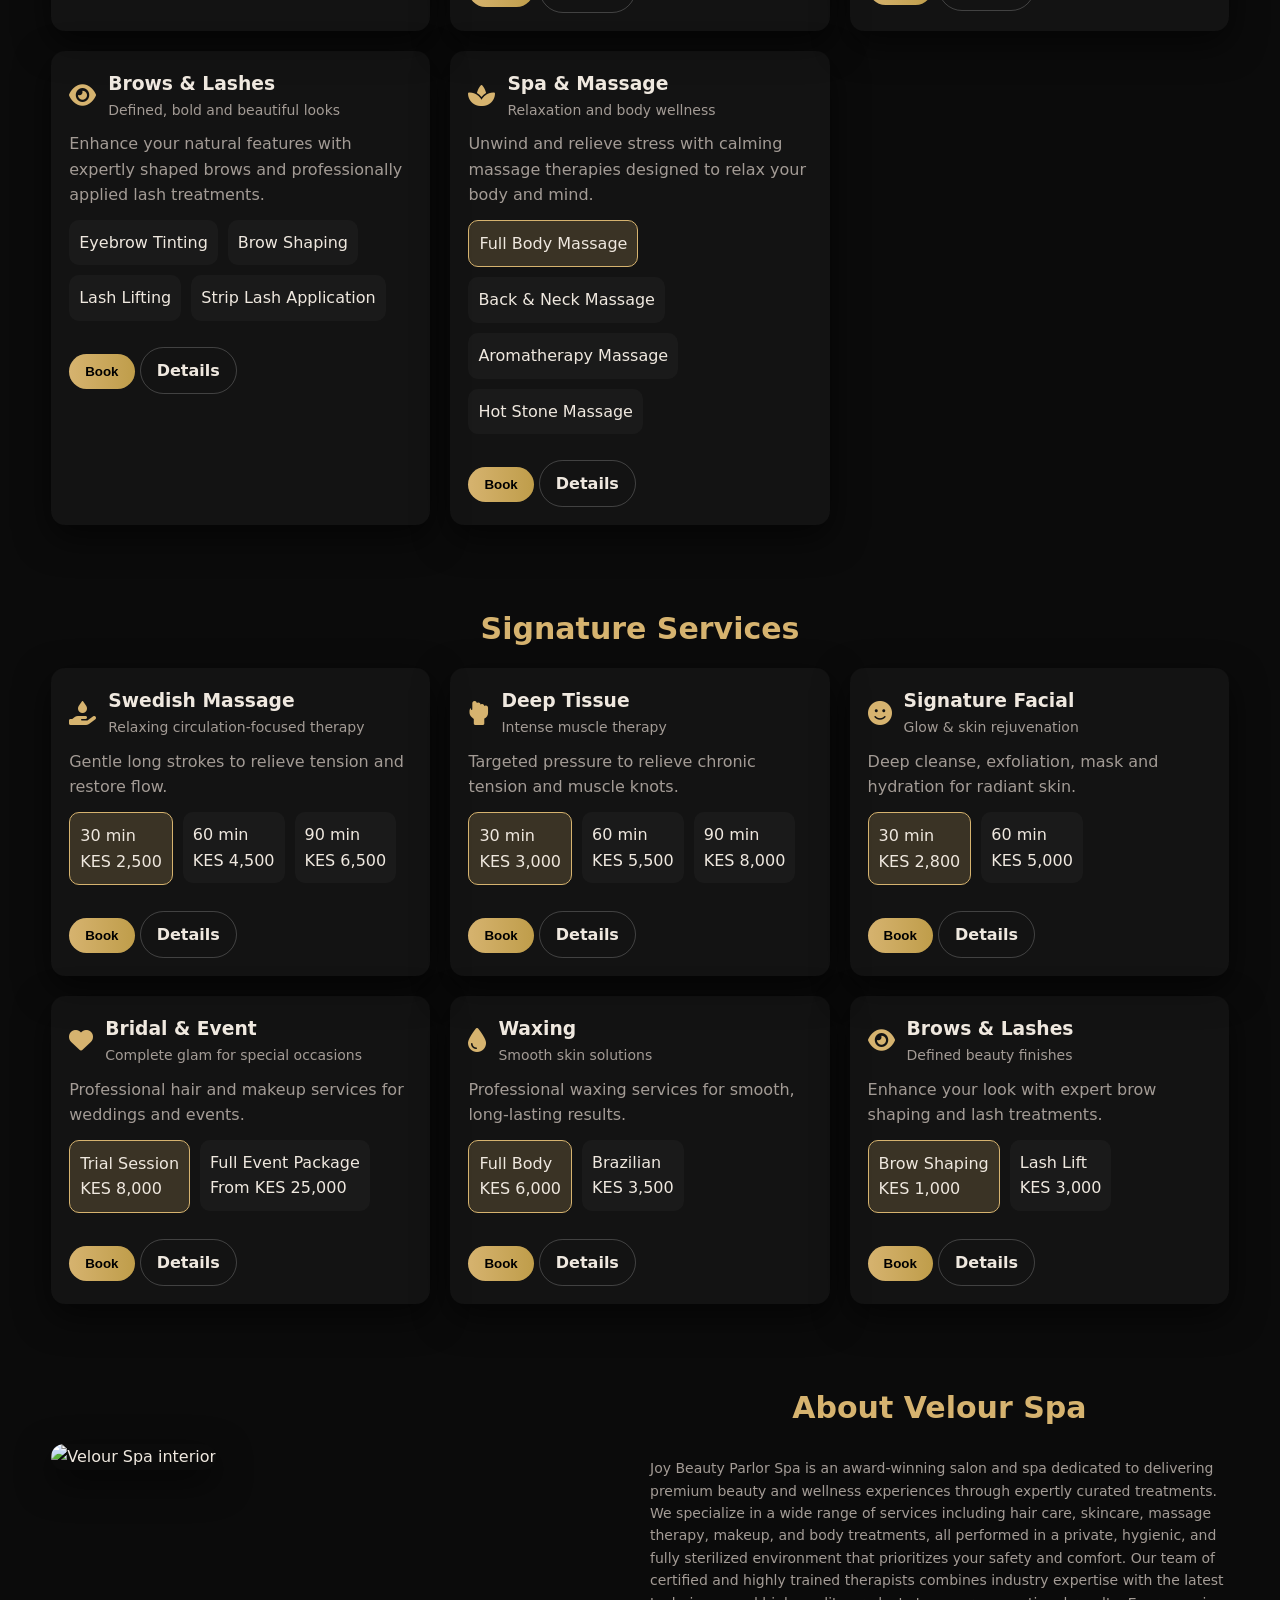
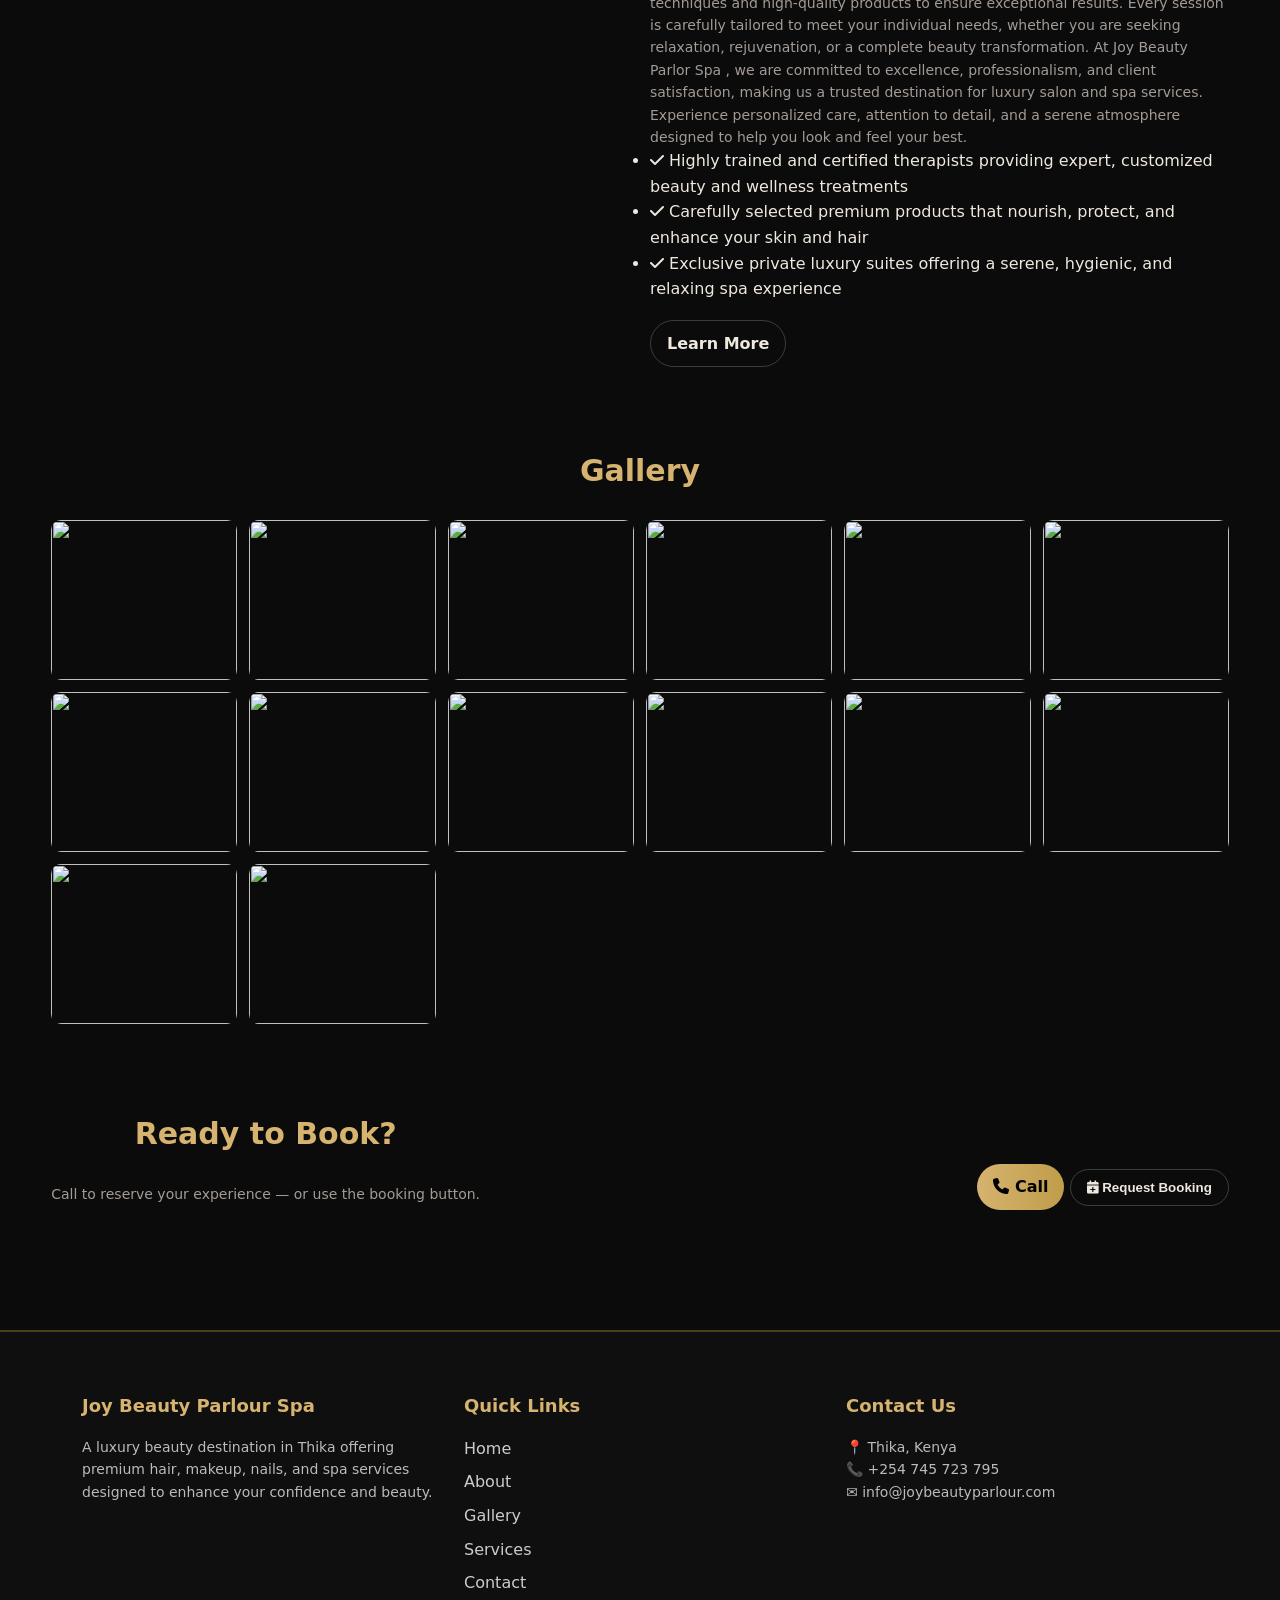
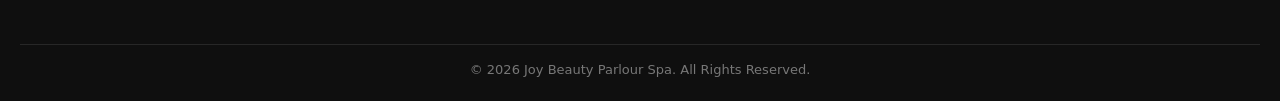
==== commit dd2f4b09: "Update index.html" ====
--- a/index.html
+++ b/index.html
@@ -53,19 +53,19 @@
   <!-- HERO (slideshow background) -->
   <section id="home" class="hero">
     <div class="slides">
-      <div class="slide active" style="background-image:url('images/ann.jpg')"></div>
-      <div class="slide" style="background-image:url('images/ann.png')"></div>
-      <div class="slide" style="background-image:url('images/ann1.jpg')"></div>
-      <div class="slide" style="background-image:url('images/ann2.jpg')"></div>
-      <div class="slide" style="background-image:url('images/ann3.jpg')"></div>
-      <div class="slide" style="background-image:url('images/ann.png')"></div>
-      <div class="slide" style="background-image:url('images/ann10.jpg')"></div>
-      <div class="slide" style="background-image:url('images/ann11.jpg')"></div>
-      <div class="slide" style="background-image:url('images/ann23.jpg')"></div>
-      <div class="slide" style="background-image:url('images/ann13.jpg')"></div>
-      <div class="slide" style="background-image:url('images/ann24.jpg')"></div>
-      <div class="slide" style="background-image:url('images/ann15.jpg')"></div>
-      <div class="slide" style="background-image:url('images/ann14.jpg')"></div>
+      <div class="slide active" style="background-image:url('gallery/ann.jpg')"></div>
+      <div class="slide" style="background-image:url('gallery/ann.png')"></div>
+      <div class="slide" style="background-image:url('gallery/ann1.jpg')"></div>
+      <div class="slide" style="background-image:url('gallery/ann2.jpg')"></div>
+      <div class="slide" style="background-image:url('gallery/ann3.jpg')"></div>
+      <div class="slide" style="background-image:url('gallery/ann.png')"></div>
+      <div class="slide" style="background-image:url('gallery/ann10.jpg')"></div>
+      <div class="slide" style="background-image:url('gallery/ann11.jpg')"></div>
+      <div class="slide" style="background-image:url('gallery/ann23.jpg')"></div>
+      <div class="slide" style="background-image:url('gallery/ann13.jpg')"></div>
+      <div class="slide" style="background-image:url('gallery/ann24.jpg')"></div>
+      <div class="slide" style="background-image:url('gallery/ann15.jpg')"></div>
+      <div class="slide" style="background-image:url('gallery/ann14.jpg')"></div>
     </div>
 
 
@@ -888,7 +888,7 @@
   <section id="about" class="section about">
     <div class="wrap about-wrap">
       <div class="about-media">
-        <img src='images/beauty3.png' alt="Velour Spa interior">
+        <img src='gallery/beauty3.png' alt="Velour Spa interior">
       </div>
       <div class="about-copy">
         <h2 class="section-title">About Velour Spa</h2>
--- a/side.css
+++ b/side.css
@@ -124,6 +124,8 @@
    HERO
 ========================= */
 .hero {
+   background: linear-gradient(rgba(11, 28, 45, 0.527), rgba(11, 28, 45, 0.466)),
+              url('images/beauty3.png');
   position: relative;
   min-height: 70vh;
   display: flex;
@@ -139,7 +141,7 @@
 .slide {
   position: absolute;
   inset: 0;
-  background-size: cover;
+  background-size:contain;
   background-position: center;
   opacity: 0;
   transition: 1s;
@@ -204,6 +206,11 @@
   background: rgba(255, 255, 255, 0.05);
 }
 
+
+
+
+
+
 /* =========================
    SERVICES
 ========================= */
@@ -216,12 +223,14 @@
   color: var(--gold);
   font-size: 30px;
   margin-bottom: 25px;
+  margin-top: -60px;
 }
 
 .services-grid {
   display: grid;
   grid-template-columns: repeat(auto-fit, minmax(300px, 1fr));
   gap: 20px;
+  margin-top: -10px;
 }
 
 .service {
@@ -323,19 +332,56 @@
   gap: 20px;
 }
 
-/* =========================
-   FOOTER
-========================= */
+/* FOOTER */
 .footer {
-  background: #050505;
-  padding: 40px 0;
+  background: #0f0f0f;
+  color: #fff;
+  padding: 60px 20px 20px;
+  margin-top: 50px;
+  border-top: 2px solid rgba(212,175,55,0.3);
+}
+
+.footer-container {
+  width: 90%;
+  margin: auto;
+  display: grid;
+  grid-template-columns: repeat(auto-fit, minmax(250px, 1fr));
+  gap: 30px;
+}
+
+.footer-box h3 {
+  color: var(--gold);
+  margin-bottom: 15px;
+  font-size: 18px;
+}
+
+.footer-box p {
+  color: #bbb;
+  line-height: 1.6;
+  font-size: 14px;
+}
+
+.footer-box a {
+  display: block;
+  color: #ccc;
+  text-decoration: none;
+  margin-bottom: 8px;
+  transition: 0.3s;
+}
+
+.footer-box a:hover {
+  color: var(--gold);
+  padding-left: 5px;
+}
+
+/* BOTTOM BAR */
+.footer-bottom {
   text-align: center;
-}
-
-.footer-grid {
-  display: grid;
-  grid-template-columns: repeat(3, 1fr);
-  gap: 20px;
+  margin-top: 40px;
+  padding-top: 15px;
+  border-top: 1px solid rgba(255,255,255,0.1);
+  color: #777;
+  font-size: 13px;
 }
 
 /* =========================
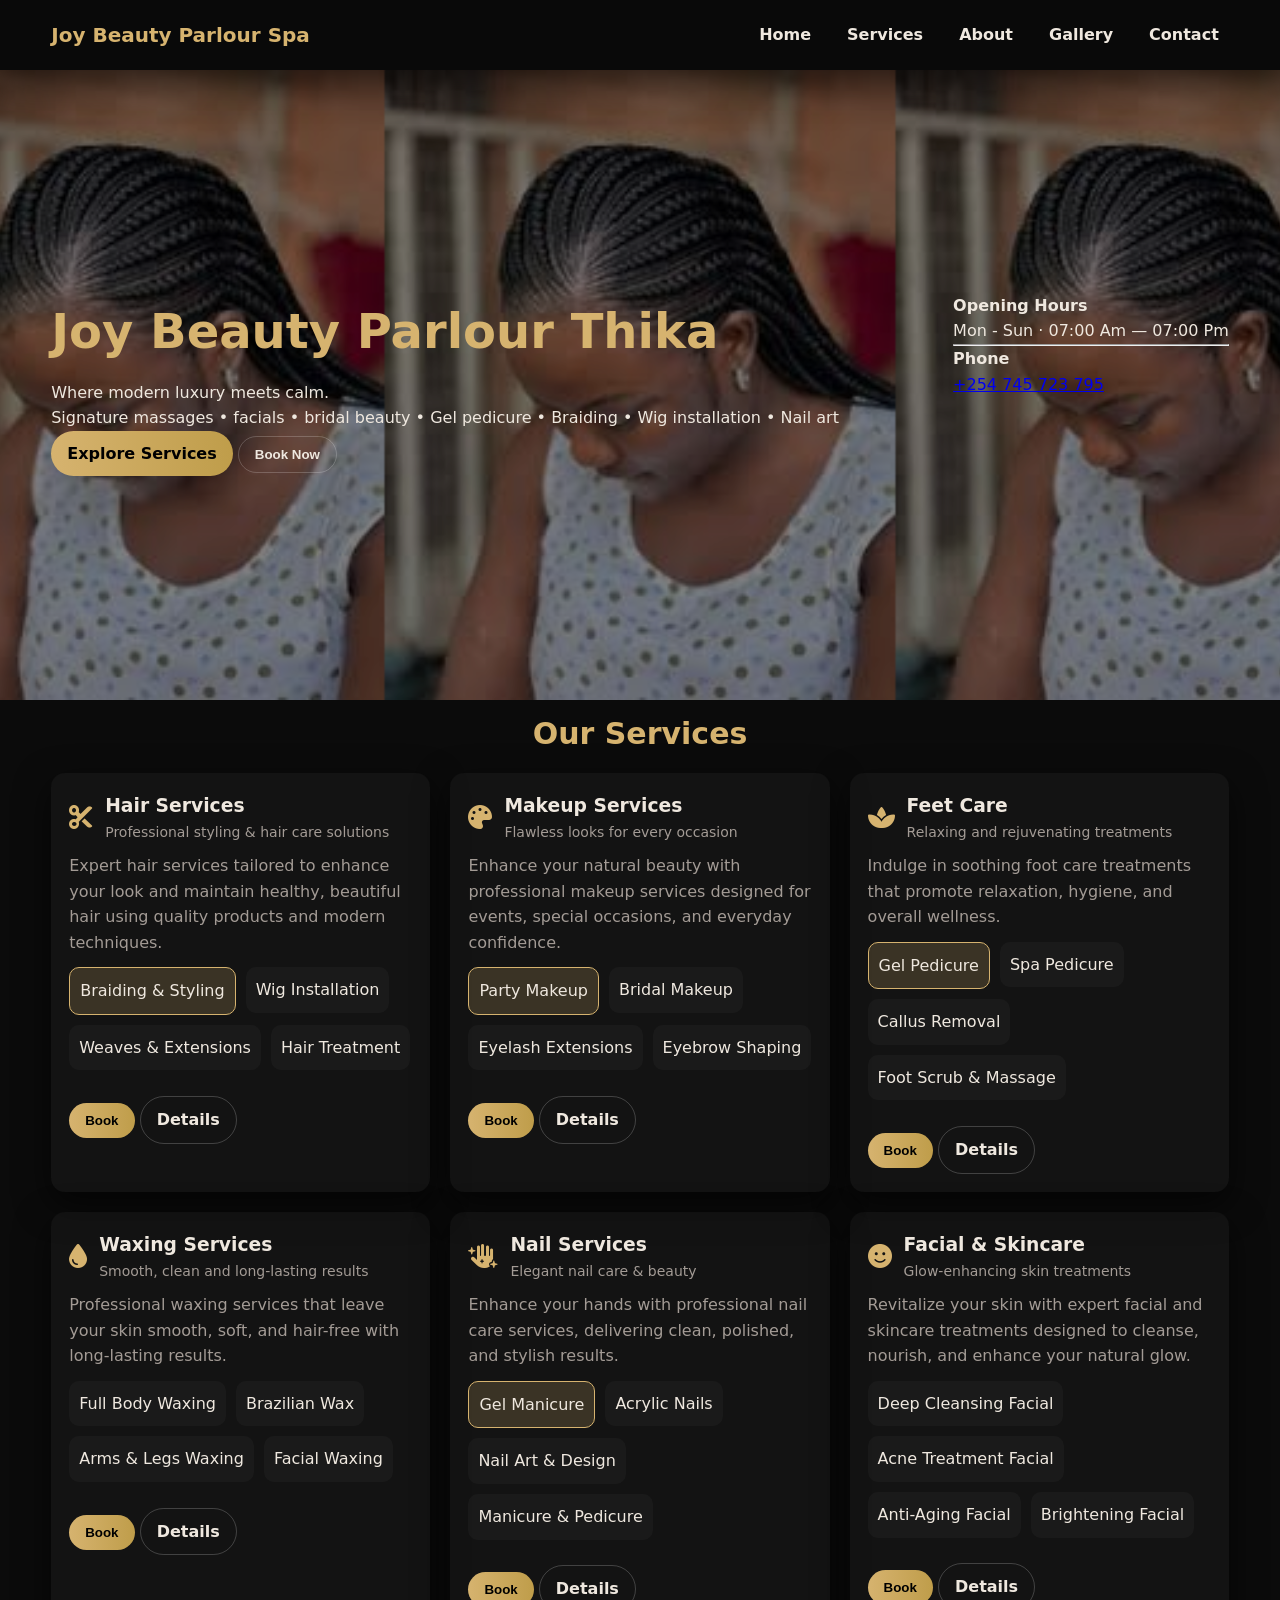
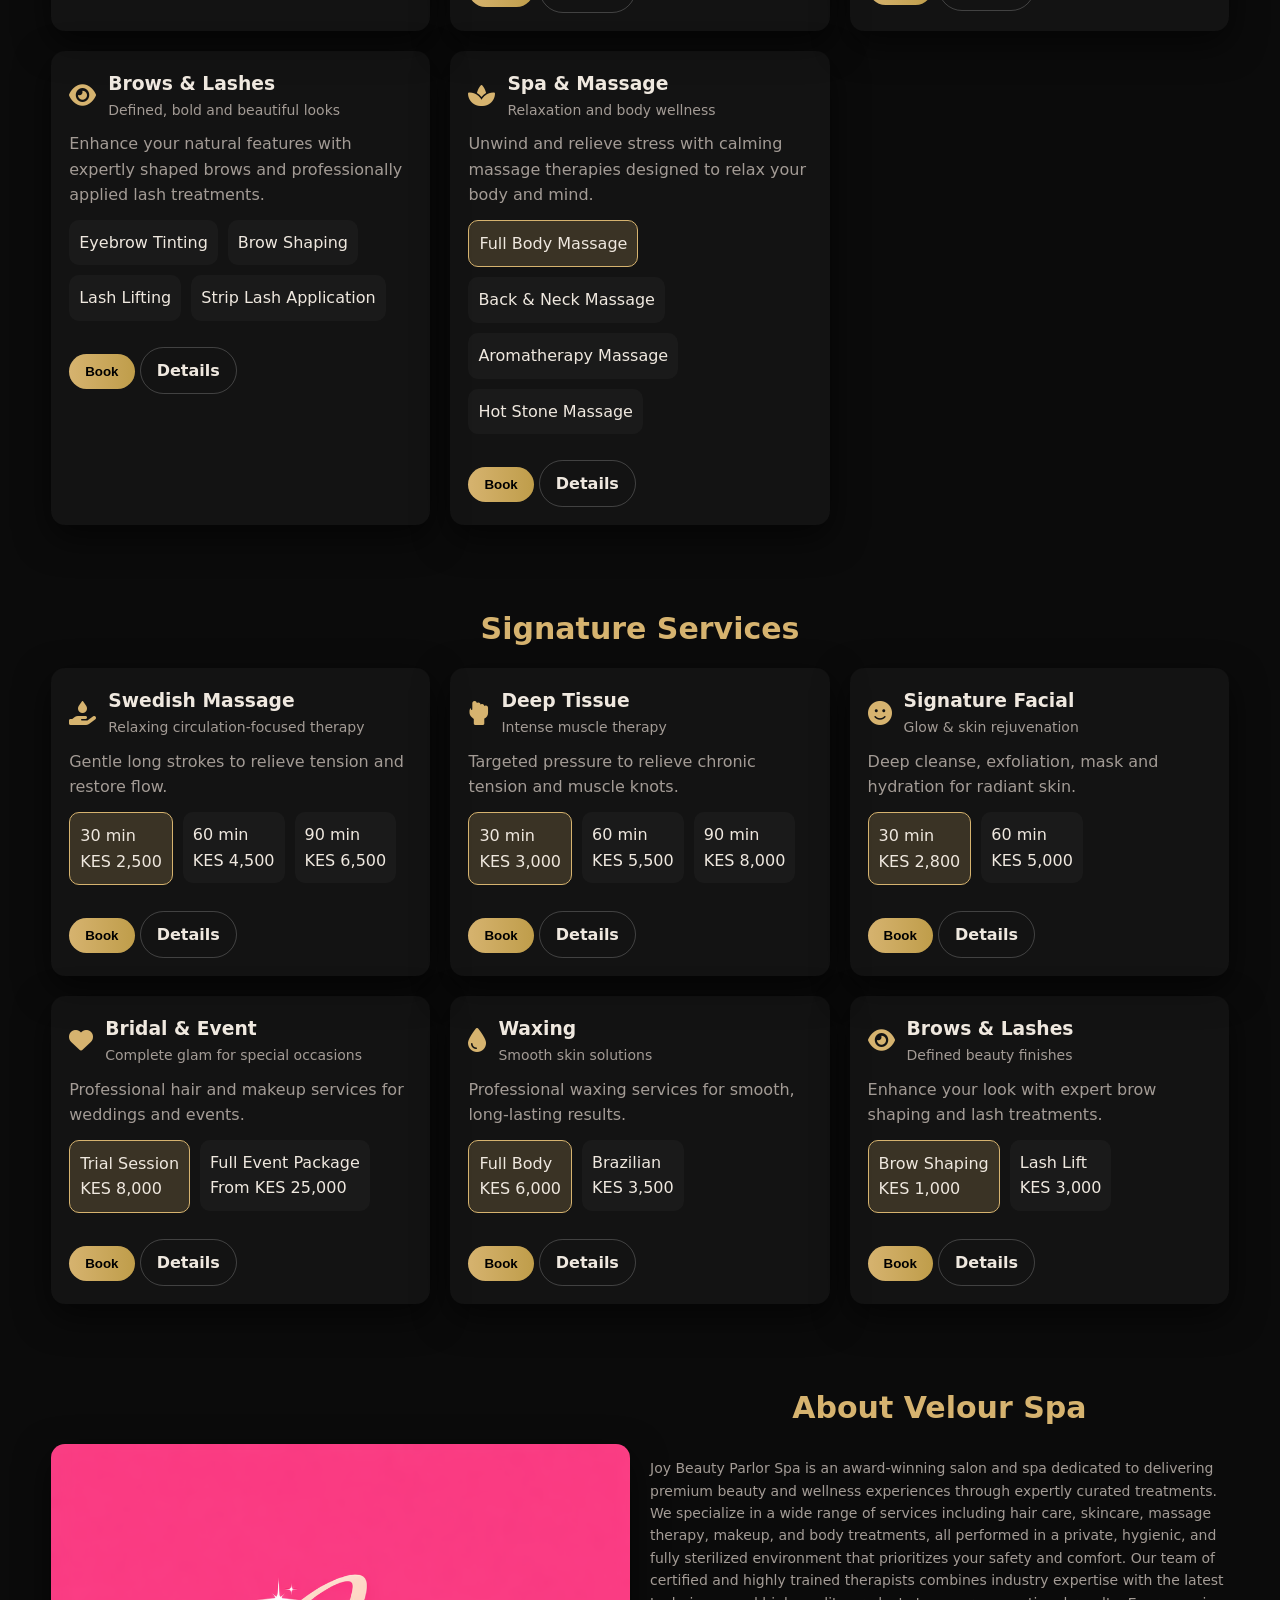
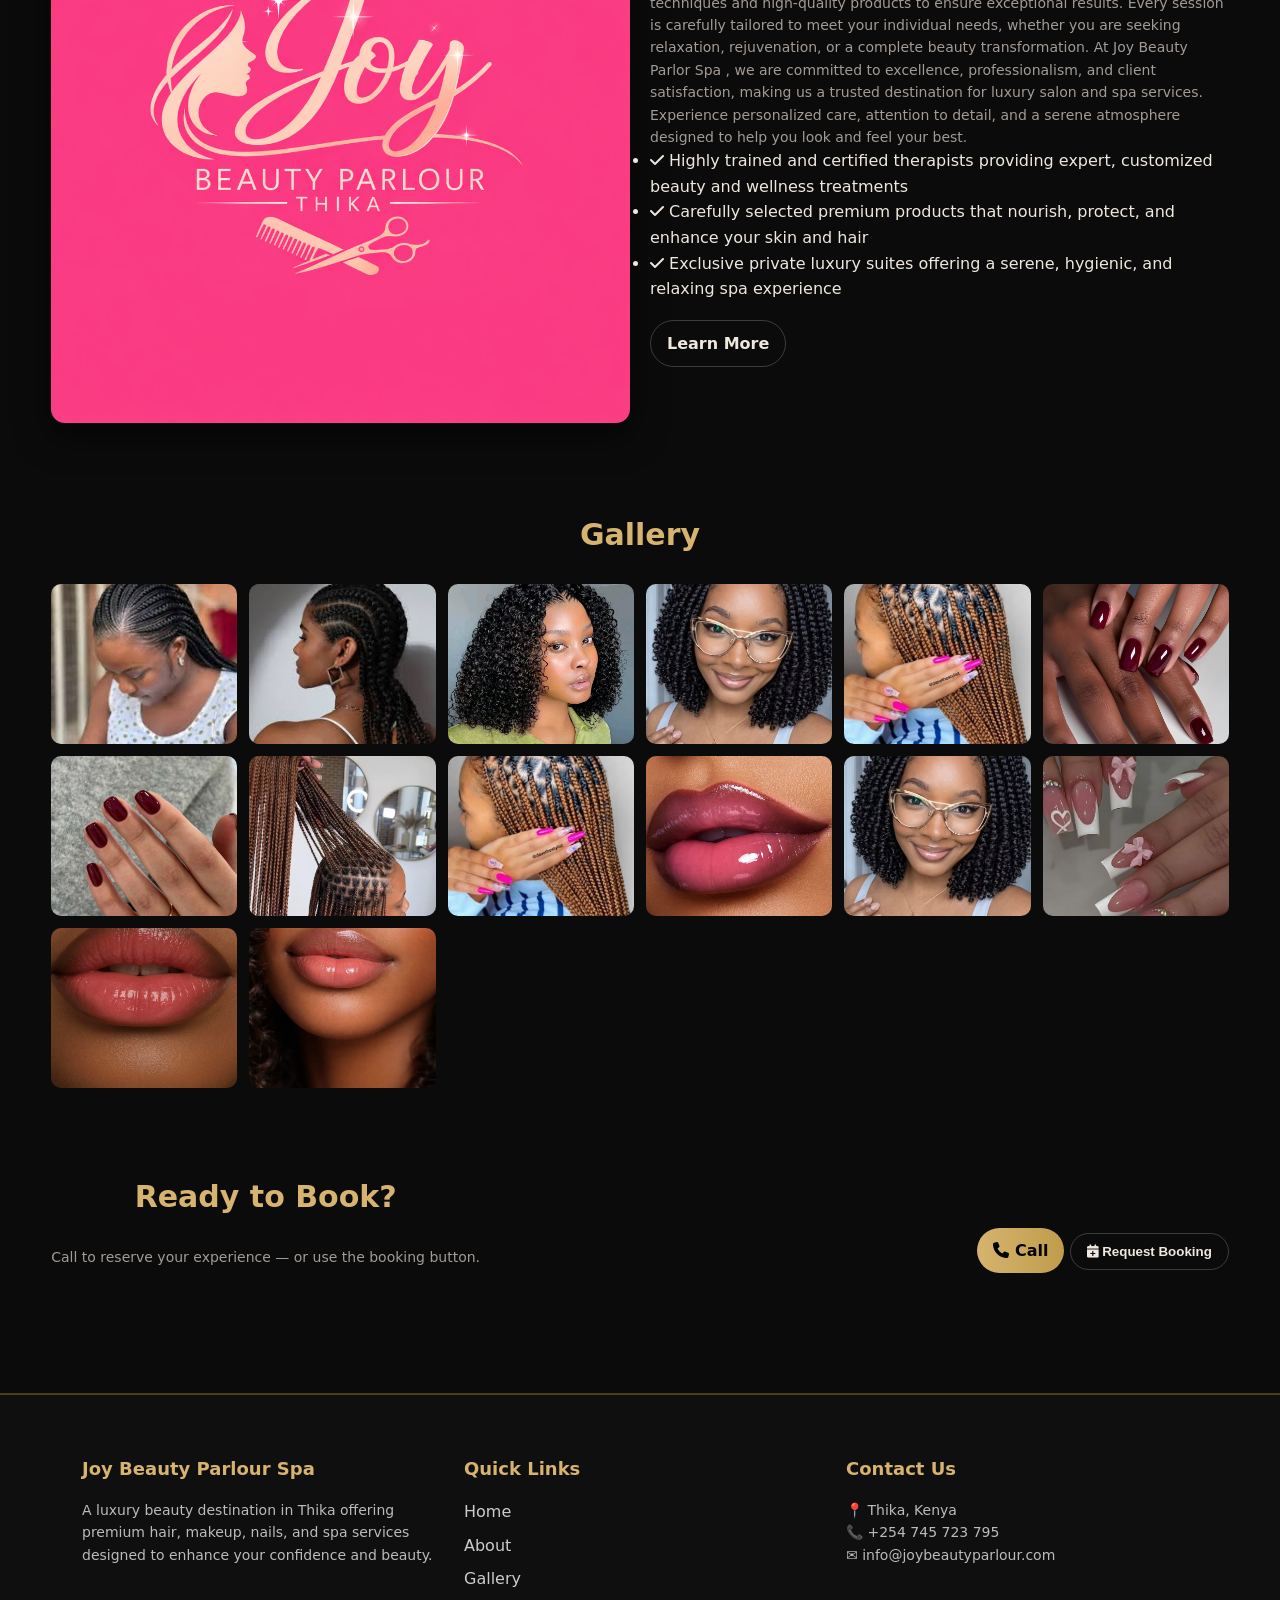
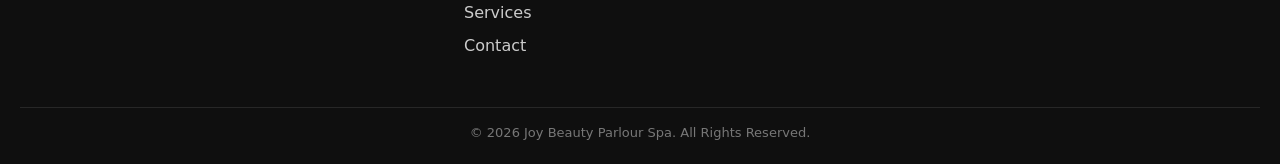
==== commit c8fff5c8: "Update index.html" ====
--- a/index.html
+++ b/index.html
@@ -17,7 +17,7 @@
       <a class="brand" href="#home"><span class="rg">Joy Beauty Parlour </span> Spa</a>
 
       <nav class="nav" id="mainNav">
-        <a href="#home">Home</a>
+        <a href="index.html">Home</a>
         <a href="#services">Services</a>
         <a href="about.html">About</a>
         <a href="galllery.html">Gallery</a>
@@ -30,7 +30,7 @@
     </div>
 
     <div id="mobileNav" class="mobile-nav" aria-hidden="true">
-      <a href="#home">Home</a>
+      <a href="index.html">Home</a>
       <a href="#services">Services</a>
       <a href="about.html">About</a>
       <a href="galllery.html">Gallery</a>
@@ -942,20 +942,20 @@
     <div class="wrap">
       <h2 class="section-title">Gallery</h2>
       <div class="gallery-grid">
-        <img src='images/ann.jpg' alt="">
-        <img src='images/ann1.jpg'alt="">
-        <img src='images/ann10.jpg'alt="">
-        <img src='images/ann11.jpg' alt="">
-         <img src='images/ann12.jpg' alt="">
-        <img src='images/ann15.jpg'alt="">
-        <img src='images/ann16.jpg'alt="">
-        <img src='images/ann13.jpg' alt=""> 
-        <img src='images/ann12.jpg' alt="">
-        <img src='images/ann24.jpg'alt="">
-        <img src='images/ann11.jpg'alt="">
-        <img src='images/ann17.jpg' alt="">
-        <img src='images/ann26.jpg' alt="">
-        <img src='images/ann27.jpg' alt="">
+        <img src='gallery/ann.jpg' alt="">
+        <img src='gallery/ann1.jpg'alt="">
+        <img src='gallery/ann10.jpg'alt="">
+        <img src='gallery/ann11.jpg' alt="">
+         <img src='gallery/ann12.jpg' alt="">
+        <img src='gallery/ann15.jpg'alt="">
+        <img src='gallery/ann16.jpg'alt="">
+        <img src='gallery/ann13.jpg' alt=""> 
+        <img src='gallery/ann12.jpg' alt="">
+        <img src='gallery/ann24.jpg'alt="">
+        <img src='gallery/ann11.jpg'alt="">
+        <img src='gallery/ann17.jpg' alt="">
+        <img src='gallery/ann26.jpg' alt="">
+        <img src='gallery/ann27.jpg' alt="">
       </div>
     </div>
   </section>
--- a/side.css
+++ b/side.css
@@ -125,7 +125,7 @@
 ========================= */
 .hero {
    background: linear-gradient(rgba(11, 28, 45, 0.527), rgba(11, 28, 45, 0.466)),
-              url('images/beauty3.png');
+              url('gallery/beauty3.png');
   position: relative;
   min-height: 70vh;
   display: flex;
